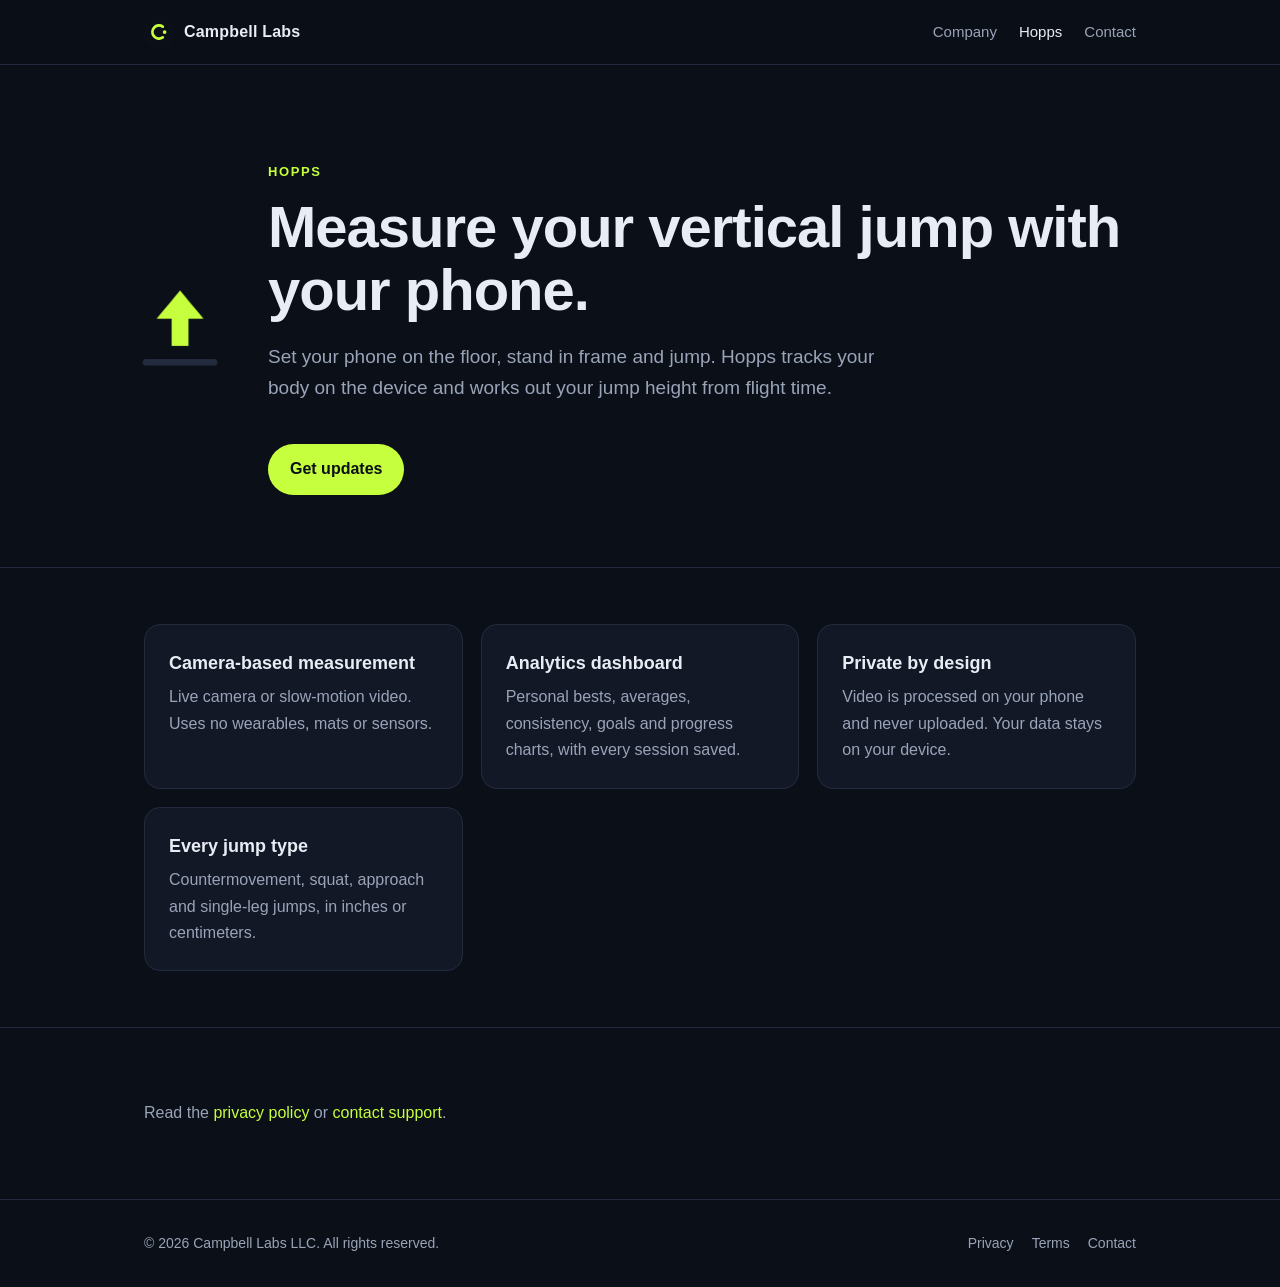
==== hopps/index.html @ c0bbde25 "Campbell Labs LLC website Co-Authored-By: Jaylen Campbell <jaylendcamp@gmail.com>" ====
<!doctype html>
<html lang="en">
<head>
<meta charset="utf-8">
<meta name="viewport" content="width=device-width,initial-scale=1">
<title>Hopps — Vertical jump tracker by Campbell Labs</title>
<meta name="description" content="Hopps measures your vertical jump with your phone camera and tracks your progress.">
<link rel="icon" href="../favicon.svg" type="image/svg+xml">
<link rel="apple-touch-icon" href="../assets/apple-touch-icon.png">
<link rel="stylesheet" href="../styles.css">
</head>
<body>
<header><div class="wrap"><a class="brand" href="../"><img src="../assets/logo.svg" alt="">Campbell Labs</a><nav><a href="../">Company</a><a href="../hopps/" class="on">Hopps</a><a href="../support.html">Contact</a></nav></div></header>
<main>
<div class="wrap hero product">
  <img src="../assets/hopps-icon.png" alt="Hopps app icon">
  <div class="txt">
    <div class="eyebrow">Hopps</div>
    <h1>Measure your vertical jump with your phone.</h1>
    <p class="lead">Set your phone on the floor, stand in frame and jump. Hopps tracks your body on the device and works out your jump height from flight time.</p>
    <a class="btn" href="../support.html">Get updates</a>
  </div>
</div>
<section><div class="wrap">
  <div class="grid">
    <div class="card"><h3>Camera-based measurement</h3><p>Live camera or slow-motion video. Uses no wearables, mats or sensors.</p></div>
    <div class="card"><h3>Analytics dashboard</h3><p>Personal bests, averages, consistency, goals and progress charts, with every session saved.</p></div>
    <div class="card"><h3>Private by design</h3><p>Video is processed on your phone and never uploaded. Your data stays on your device.</p></div>
    <div class="card"><h3>Every jump type</h3><p>Countermovement, squat, approach and single-leg jumps, in inches or centimeters.</p></div>
  </div>
</div></section>
<section><div class="wrap"><p class="muted">Read the <a href="../privacy.html">privacy policy</a> or <a href="../support.html">contact support</a>.</p></div></section></main>
<footer><div class="wrap"><span>&copy; 2026 Campbell Labs LLC. All rights reserved.</span><span><a href="../privacy.html">Privacy</a><a href="../terms.html">Terms</a><a href="../support.html">Contact</a></span></div></footer>
</body>
</html>
---- styles.css ----
:root{--bg:#0b0f17;--panel:#121826;--line:#232c3f;--text:#e8ecf4;--muted:#9aa4b8;--accent:#c6ff3d;--max:1040px}
*{box-sizing:border-box}html{scroll-behavior:smooth}
body{margin:0;background:var(--bg);color:var(--text);font:16px/1.65 -apple-system,BlinkMacSystemFont,"Segoe UI",Inter,Roboto,Helvetica,Arial,sans-serif}
a{color:var(--accent);text-decoration:none}a:hover{text-decoration:underline}
.wrap{max-width:var(--max);margin:0 auto;padding:0 24px}
header{border-bottom:1px solid var(--line);position:sticky;top:0;background:rgba(11,15,23,.85);backdrop-filter:blur(10px);z-index:5}
header .wrap{display:flex;align-items:center;justify-content:space-between;height:64px}
.brand{display:flex;align-items:center;gap:10px;color:var(--text);font-weight:700;letter-spacing:.2px}
.brand img{width:30px;height:30px}.brand:hover{text-decoration:none}
nav a{color:var(--muted);margin-left:22px;font-size:15px}nav a:hover,nav a.on{color:var(--text);text-decoration:none}
.hero{padding:96px 0 72px}
.eyebrow{color:var(--accent);font-weight:600;font-size:13px;letter-spacing:1.6px;text-transform:uppercase}
h1{font-size:clamp(36px,6vw,58px);line-height:1.08;margin:14px 0 18px;letter-spacing:-1px}
h2{font-size:28px;margin:0 0 14px;letter-spacing:-.4px}h3{margin:0 0 6px;font-size:18px}
.lead{font-size:19px;color:var(--muted);max-width:640px}
.btn{display:inline-block;background:var(--accent);color:#0b0f17;font-weight:700;padding:12px 22px;border-radius:999px;margin:22px 12px 0 0}
.btn.ghost{background:transparent;color:var(--text);border:1px solid var(--line)}.btn:hover{text-decoration:none;filter:brightness(1.05)}
section{padding:56px 0;border-top:1px solid var(--line)}
.grid{display:grid;grid-template-columns:repeat(auto-fit,minmax(240px,1fr));gap:18px}
.card{background:var(--panel);border:1px solid var(--line);border-radius:16px;padding:24px}
.card p{color:var(--muted);margin:0}
.product{display:flex;gap:28px;align-items:center;flex-wrap:wrap}
.product img{width:120px;height:120px;border-radius:28px}
.product .txt{flex:1;min-width:260px}
.muted{color:var(--muted)}
.facts{display:grid;grid-template-columns:max-content 1fr;gap:6px 24px;color:var(--muted)}.facts b{color:var(--text);font-weight:600}
.doc{max-width:760px;padding:64px 0}.doc h1{font-size:40px}.doc h2{font-size:22px;margin-top:36px}.doc p,.doc li{color:#c9d0dd}
footer{border-top:1px solid var(--line);padding:32px 0;color:var(--muted);font-size:14px}
footer .wrap{display:flex;justify-content:space-between;flex-wrap:wrap;gap:12px}footer a{color:var(--muted);margin-left:18px}
@media(max-width:640px){nav a{margin-left:14px;font-size:14px}.hero{padding:64px 0 48px}footer a{margin:0 18px 0 0}}
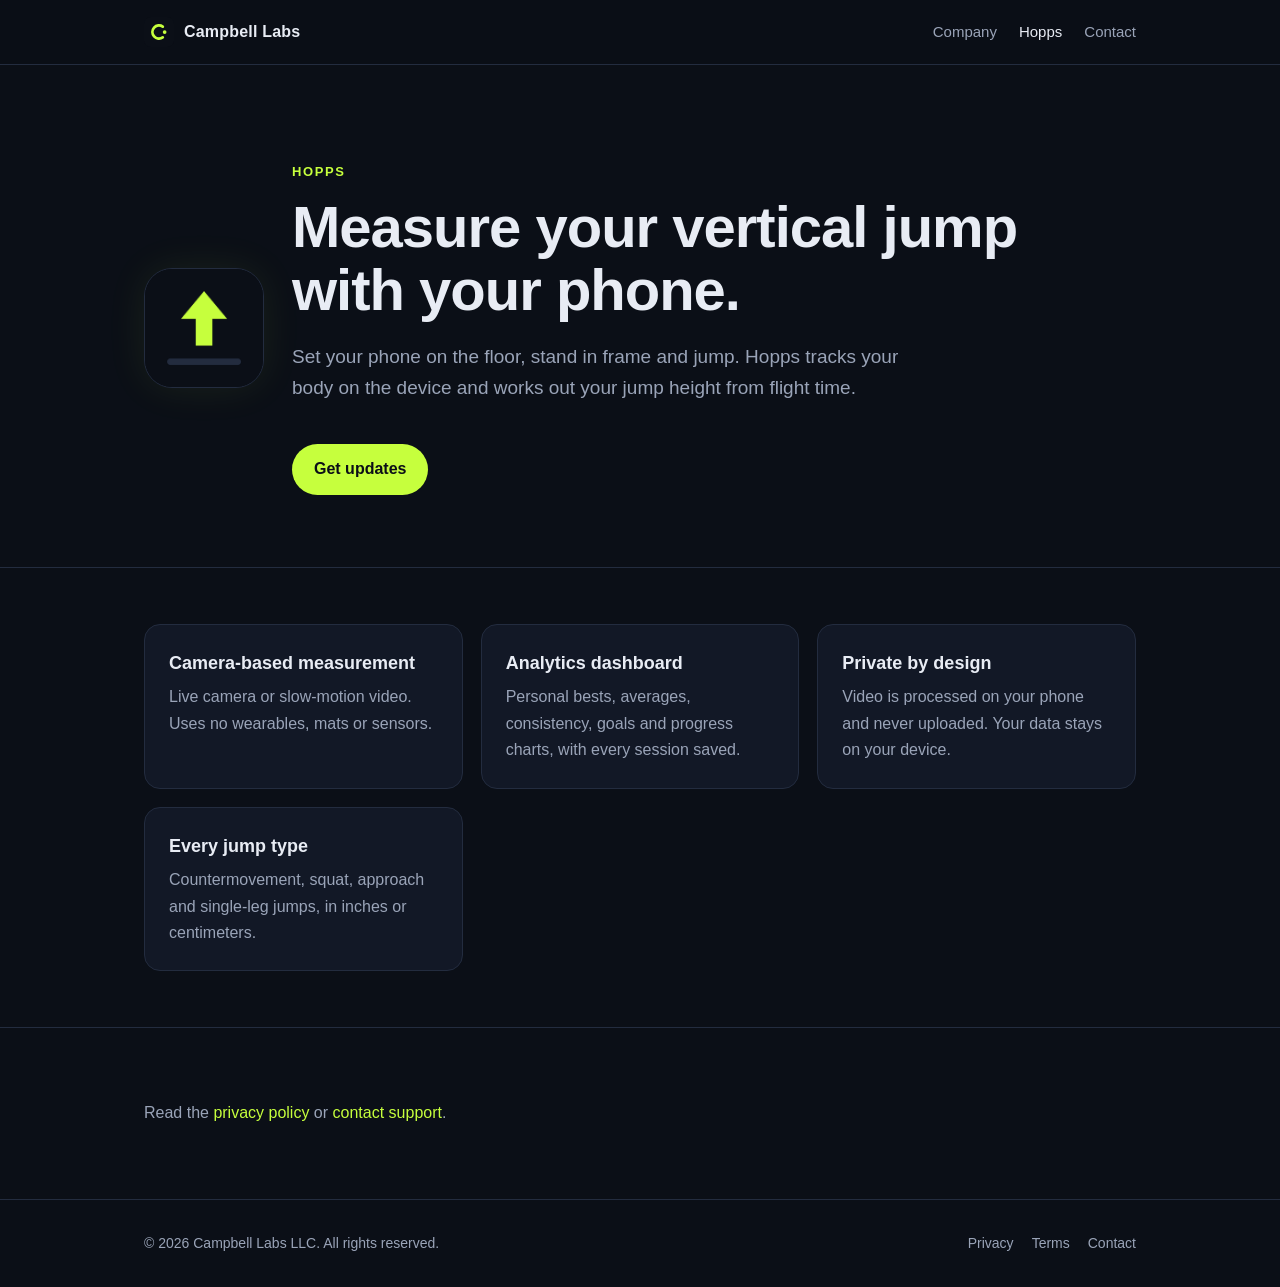
==== commit 46979d9a: "Mobile layout fixes Co-Authored-By: Jaylen Campbell <jaylendcamp@gmail.com>" ====
--- a/hopps/index.html
+++ b/hopps/index.html
@@ -10,7 +10,7 @@
 <link rel="stylesheet" href="../styles.css">
 </head>
 <body>
-<header><div class="wrap"><a class="brand" href="../"><img src="../assets/logo.svg" alt="">Campbell Labs</a><nav><a href="../">Company</a><a href="../hopps/" class="on">Hopps</a><a href="../support.html">Contact</a></nav></div></header>
+<header><div class="wrap"><a class="brand" href="../"><img src="../assets/logo.svg" alt=""><span>Campbell Labs</span></a><nav><a href="../">Company</a><a href="../hopps/" class="on">Hopps</a><a href="../support.html">Contact</a></nav></div></header>
 <main>
 <div class="wrap hero product">
   <img src="../assets/hopps-icon.png" alt="Hopps app icon">
--- a/styles.css
+++ b/styles.css
@@ -8,7 +8,7 @@
 .brand{display:flex;align-items:center;gap:10px;color:var(--text);font-weight:700;letter-spacing:.2px}
 .brand img{width:30px;height:30px}.brand:hover{text-decoration:none}
 nav a{color:var(--muted);margin-left:22px;font-size:15px}nav a:hover,nav a.on{color:var(--text);text-decoration:none}
-.hero{padding:96px 0 72px}
+.hero{padding-top:96px;padding-bottom:72px}
 .eyebrow{color:var(--accent);font-weight:600;font-size:13px;letter-spacing:1.6px;text-transform:uppercase}
 h1{font-size:clamp(36px,6vw,58px);line-height:1.08;margin:14px 0 18px;letter-spacing:-1px}
 h2{font-size:28px;margin:0 0 14px;letter-spacing:-.4px}h3{margin:0 0 6px;font-size:18px}
@@ -20,11 +20,11 @@
 .card{background:var(--panel);border:1px solid var(--line);border-radius:16px;padding:24px}
 .card p{color:var(--muted);margin:0}
 .product{display:flex;gap:28px;align-items:center;flex-wrap:wrap}
-.product img{width:120px;height:120px;border-radius:28px}
+.product img{width:120px;height:120px;border-radius:28px;border:1px solid var(--line);box-shadow:0 0 40px rgba(198,255,61,.08)}
 .product .txt{flex:1;min-width:260px}
 .muted{color:var(--muted)}
 .facts{display:grid;grid-template-columns:max-content 1fr;gap:6px 24px;color:var(--muted)}.facts b{color:var(--text);font-weight:600}
-.doc{max-width:760px;padding:64px 0}.doc h1{font-size:40px}.doc h2{font-size:22px;margin-top:36px}.doc p,.doc li{color:#c9d0dd}
+.doc{max-width:760px;padding-top:64px;padding-bottom:64px}.doc h1{font-size:40px}.doc h2{font-size:22px;margin-top:36px}.doc p,.doc li{color:#c9d0dd}
 footer{border-top:1px solid var(--line);padding:32px 0;color:var(--muted);font-size:14px}
 footer .wrap{display:flex;justify-content:space-between;flex-wrap:wrap;gap:12px}footer a{color:var(--muted);margin-left:18px}
-@media(max-width:640px){nav a{margin-left:14px;font-size:14px}.hero{padding:64px 0 48px}footer a{margin:0 18px 0 0}}
+@media(max-width:640px){.product{flex-direction:column;align-items:flex-start;gap:18px}.product .txt{min-width:0}.brand span{display:none}nav a{margin-left:12px}nav a{margin-left:14px;font-size:14px}.hero{padding-top:56px;padding-bottom:48px}.product img{width:88px;height:88px;border-radius:20px}footer a{margin:0 18px 0 0}}
